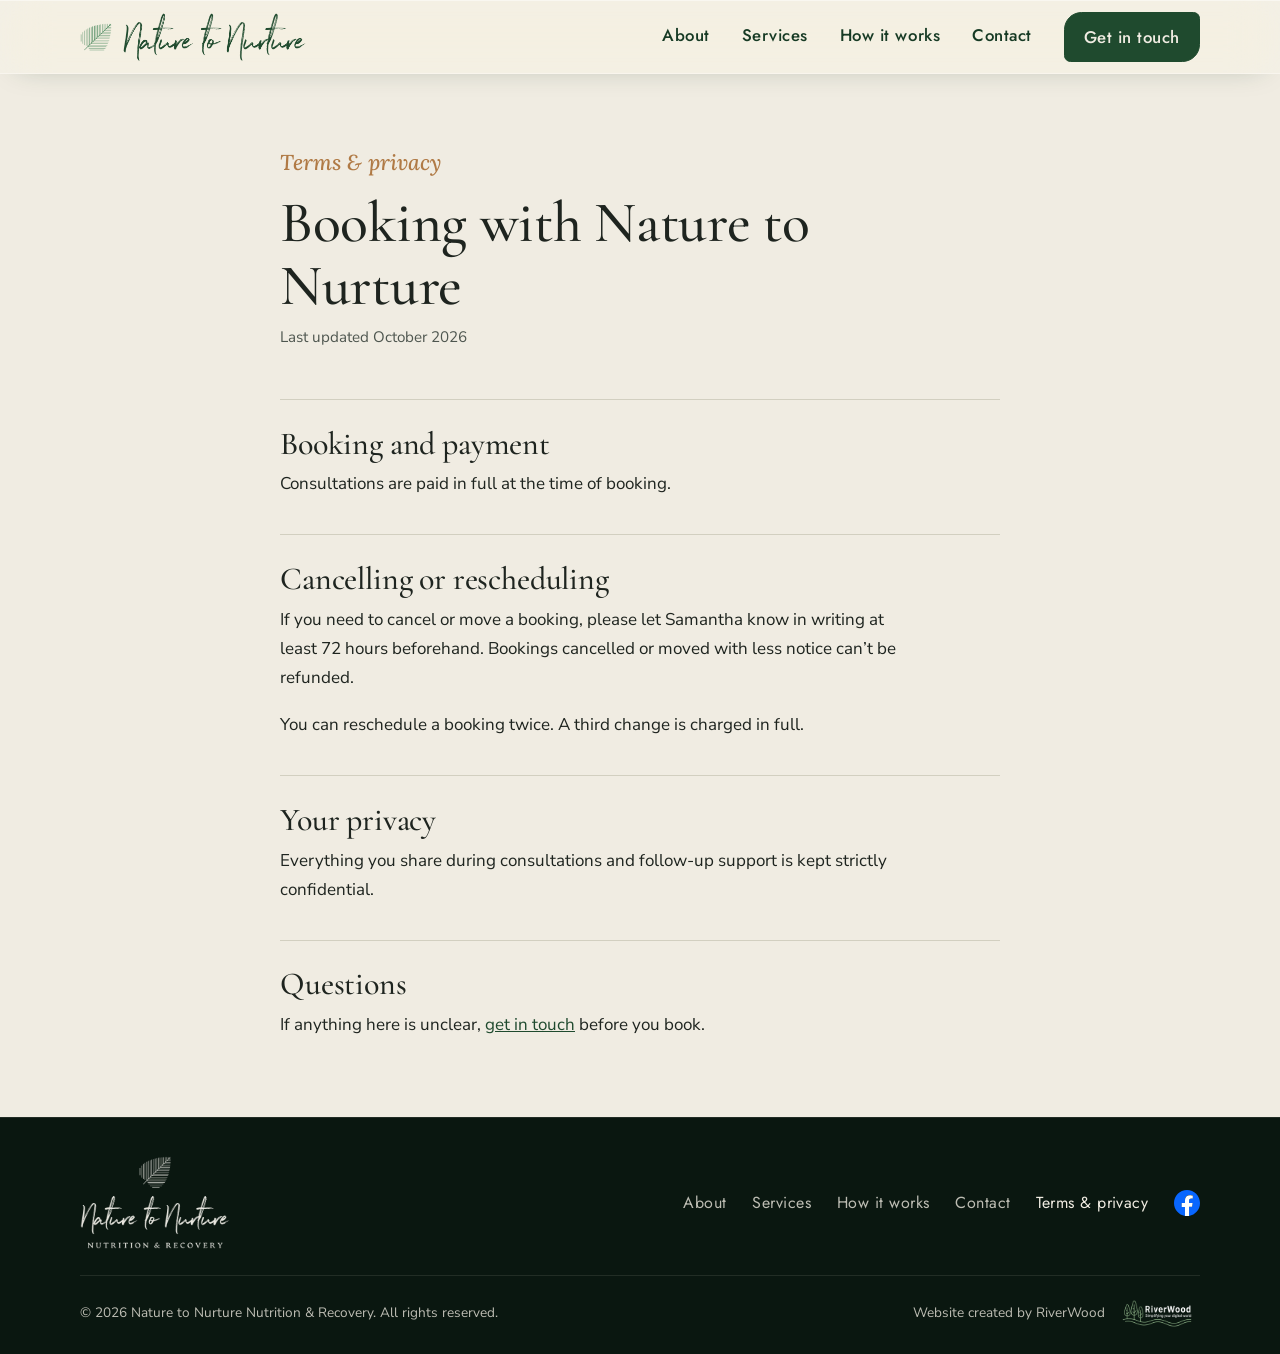
==== terms/index.html @ 415631c7 "Terms page, simpler hero, online-first wording - New /terms/ page from her old Wix terms, reworded: " ====
<!DOCTYPE html>
<html lang="en-GB">
<head>
<meta charset="utf-8">
<meta name="viewport" content="width=device-width, initial-scale=1">
<title>Terms &amp; privacy | Nature to Nurture Nutrition &amp; Recovery</title>
<meta name="description" content="Booking, payment, cancellation and privacy terms for consultations with Nature to Nurture Nutrition &amp; Recovery.">
<link rel="canonical" href="https://www.naturetonurturenutrition.co.uk/terms/">
<meta name="theme-color" content="#1F4A2E">
<link rel="icon" type="image/png" sizes="64x64" href="/assets/img/favicon.png">
<link rel="apple-touch-icon" href="/assets/img/favicon-512.png">
<meta property="og:type" content="website">
<meta property="og:locale" content="en_GB">
<meta property="og:site_name" content="Nature to Nurture Nutrition &amp; Recovery">
<meta property="og:url" content="https://www.naturetonurturenutrition.co.uk/terms/">
<meta property="og:title" content="Terms &amp; privacy | Nature to Nurture Nutrition &amp; Recovery">
<meta property="og:image" content="https://www.naturetonurturenutrition.co.uk/assets/img/share.jpg">
<link rel="preconnect" href="https://fonts.googleapis.com">
<link rel="preconnect" href="https://fonts.gstatic.com" crossorigin>
<link href="https://fonts.googleapis.com/css2?family=Cormorant+Garamond:ital,wght@0,400;0,500;0,600;1,400&family=Nunito+Sans:wght@400;600;700&family=Jost:wght@400;500&family=Lora:ital,wght@1,500&display=swap" rel="stylesheet">
<link rel="stylesheet" href="/styles.css">
</head>
<body>

<a class="skip" href="#terms">Skip to content</a>

<header class="nav" id="nav">
  <div class="nav__in">
    <a class="nav__brand" href="/" aria-label="Nature to Nurture Nutrition &amp; Recovery, home">
      <img class="nav__leaf nav__leaf--cream" src="/assets/logo/leaf-cream.png" alt="" width="400" height="359">
      <img class="nav__leaf nav__leaf--green" src="/assets/logo/leaf-green.png" alt="" width="400" height="359">
      <span class="nav__wordwrap">
        <img class="nav__word nav__word--cream" src="/assets/logo/wordmark-cream.png" alt="Nature to Nurture" width="720" height="189">
        <img class="nav__word nav__word--green" src="/assets/logo/wordmark-green.png" alt="" width="720" height="189">
      </span>
    </a>
    <nav class="nav__links" id="menu" aria-label="Main">
      <a href="/#about">About</a>
      <a href="/#services">Services</a>
      <a href="/#how">How it works</a>
      <a href="/#contact">Contact</a>
      <a class="btn btn--nav" href="/#contact">Get in touch</a>
    </nav>
    <button class="nav__toggle" id="menuToggle" aria-expanded="false" aria-controls="menu" aria-label="Open menu">
      <span></span><span></span>
    </button>
  </div>
</header>

<main>
<section class="legal" id="terms">
  <div class="wrap wrap--narrow">
    <p class="eyebrow">Terms &amp; privacy</p>
    <h1>Booking with Nature to Nurture</h1>
    <p class="legal__updated">Last updated October 2026</p>

    <h2>Booking and payment</h2>
    <p>Consultations are paid in full at the time of booking.</p>

    <h2>Cancelling or rescheduling</h2>
    <p>If you need to cancel or move a booking, please let Samantha know in writing at least 72 hours beforehand. Bookings cancelled or moved with less notice can&rsquo;t be refunded.</p>
    <p>You can reschedule a booking twice. A third change is charged in full.</p>

    <h2>Your privacy</h2>
    <p>Everything you share during consultations and follow-up support is kept strictly confidential.</p>

    <h2>Questions</h2>
    <p>If anything here is unclear, <a href="/#contact">get in touch</a> before you book.</p>
  </div>
</section>
</main>

<footer class="footer" data-nav-dark>
  <div class="wrap">
    <div class="footer__top">
      <img class="footer__logo" src="/assets/logo/logo-white.png" alt="Nature to Nurture, Nutrition &amp; Recovery" width="400" height="249" loading="lazy">
      <nav class="footer__links" aria-label="Footer">
        <a href="/#about">About</a>
        <a href="/#services">Services</a>
        <a href="/#how">How it works</a>
        <a href="/#contact">Contact</a>
        <a href="/terms/" aria-current="page">Terms &amp; privacy</a>
        <a class="footer__fb" href="https://www.facebook.com/profile.php?id=61579757354575" target="_blank" rel="noopener" aria-label="Nature to Nurture on Facebook">
          <svg class="fb-logo" viewBox="0 0 24 24" width="26" height="26" aria-hidden="true"><path fill="#0866FF" d="M24 12.073C24 5.405 18.627 0 12 0S0 5.405 0 12.073C0 18.1 4.388 23.094 10.125 24v-8.437H7.078v-3.49h3.047V9.413c0-3.026 1.792-4.697 4.533-4.697 1.312 0 2.686.236 2.686.236v2.971H15.83c-1.491 0-1.956.93-1.956 1.874v2.25h3.328l-.532 3.49h-2.796V24C19.612 23.094 24 18.1 24 12.073Z"/><path fill="#fff" d="m16.671 15.563.532-3.49h-3.328v-2.25c0-.954.465-1.874 1.956-1.874h1.513V4.978s-1.374-.236-2.686-.236c-2.741 0-4.533 1.671-4.533 4.697v2.656H7.078v3.49h3.047V24a12.1 12.1 0 0 0 3.75 0v-8.437h2.796Z"/></svg>
        </a>
      </nav>
    </div>
    <div class="footer__bottom">
      <p class="footer__legal">&copy; <span id="year">2026</span> Nature to Nurture Nutrition &amp; Recovery. All rights reserved.</p>
      <p class="footer__credit">
        <span>Website created by RiverWood</span>
        <a href="https://www.riverwoodai.com" target="_blank" rel="noopener" aria-label="RiverWood, www.riverwoodai.com">
          <img src="/assets/logo/riverwood-logo.png" alt="RiverWood" width="111" height="42" loading="lazy" decoding="async">
        </a>
      </p>
    </div>
  </div>
</footer>
<script src="/script.js" defer></script>
</body>
</html>
---- styles.css ----
/* Nature to Nurture Nutrition & Recovery, front-page mock-up
   Palette: forest green, stone, cream, copper accent from the logo. Flat colour throughout. */

:root {
  --green-900: #163A24;
  --green-700: #1F4A2E;
  --green-500: #2B5336;
  --sage: #A8B79C;
  --stone: #E3E0D3;
  --stone-dark: #D2CFC0;
  --cream: #F0ECE2;
  --copper: #B07A45;
  --sand: #D9BC8C;
  --ink: #1E241F;
  --ink-soft: #4E564F;
  --forest-deep: #0F2017;
  --forest-night: #0A1710;
  --lift-shadow: 0 18px 40px -18px rgba(15, 32, 23, .35), 0 4px 12px -6px rgba(15, 32, 23, .18);
  --font-display: "Cormorant Garamond", Georgia, "Times New Roman", serif;
  --font-body: "Nunito Sans", "Avenir", system-ui, -apple-system, "Segoe UI", sans-serif;
  --font-ui: "Jost", "Brandon Grotesque", "Futura", system-ui, sans-serif;
  --wrap: 1120px;
  --gutter: clamp(20px, 5vw, 48px);
  --ease: cubic-bezier(.2, .7, .2, 1);
}

*, *::before, *::after { box-sizing: border-box; }
html { scroll-behavior: smooth; -webkit-text-size-adjust: 100%; }
body {
  margin: 0;
  font-family: var(--font-body);
  font-size: 1.0625rem;
  line-height: 1.7;
  color: var(--ink);
  background: var(--cream);
  -webkit-font-smoothing: antialiased;
}
img { max-width: 100%; height: auto; display: block; }
a { color: inherit; }
h1, h2, h3 { font-family: var(--font-display); font-weight: 500; line-height: 1.1; margin: 0 0 .5em; letter-spacing: -.005em; }
h2 { font-size: clamp(2.4rem, 1.6rem + 2.8vw, 3.7rem); }
h3 { font-size: clamp(1.7rem, 1.3rem + 1.2vw, 2.2rem); }
p { margin: 0 0 1.1em; }
p:last-child { margin-bottom: 0; }

.wrap { width: min(var(--wrap), 100% - 2 * var(--gutter)); margin-inline: auto; }
.wrap--narrow { width: min(720px, 100% - 2 * var(--gutter)); }
section { padding-block: clamp(3.5rem, 4vw + 1.75rem, 6rem); }

.skip { position: absolute; left: -999px; top: 8px; background: var(--ink); color: #fff; padding: .5rem .8rem; z-index: 100; }
.skip:focus { left: 8px; }

.eyebrow {
  font-family: "Lora", Georgia, serif; font-style: italic; font-weight: 500; font-size: 1.35rem; line-height: 1.3;
  color: var(--copper); margin-bottom: 1rem;
}
.eyebrow--light { color: #D9B98A; }

/* Buttons and links */
.btn {
  display: inline-block; font-family: var(--font-ui); font-weight: 500; font-size: 1.05rem; letter-spacing: .03em;
  padding: .95rem 1.7rem; border-radius: 1.5rem .55rem 1.5rem .55rem; text-decoration: none;
  background: var(--green-700); color: var(--cream); border: 1px solid var(--green-700);
  transition: background .25s var(--ease), color .25s var(--ease), border-color .25s var(--ease), border-radius .35s var(--ease), box-shadow .35s var(--ease), transform .35s var(--ease);
  box-shadow: 0 0 0 0 rgba(31, 74, 46, 0);
}
.btn:hover { background: var(--green-900); border-color: var(--green-900); border-radius: .55rem 1.5rem .55rem 1.5rem; box-shadow: 0 0 0 5px rgba(31, 74, 46, .14), 0 12px 28px -10px rgba(22, 58, 36, .55); transform: translateY(-1px); }
.btn--light { background: var(--sand); color: var(--green-900); border-color: var(--sand); }
.btn--light:hover { background: #E6CB9C; border-color: #E6CB9C; border-radius: .55rem 1.5rem .55rem 1.5rem; box-shadow: 0 0 0 5px rgba(217, 188, 140, .28), 0 12px 30px -8px rgba(217, 188, 140, .55); transform: translateY(-1px); }
.btn--nav { padding: .6rem 1.2rem; font-size: .95rem; border-radius: 1.1rem .4rem 1.1rem .4rem; }
.link { font-family: var(--font-ui); font-weight: 500; font-size: 1.05rem; letter-spacing: .03em; text-decoration: none; border-bottom: 1px solid currentColor; padding-bottom: 2px; }
.link--light { color: var(--cream); }
.link:hover { opacity: .8; }
:focus-visible { outline: 2px solid var(--copper); outline-offset: 3px; }

/* Nav: a faint dark glass over the hero that crossfades to cream glass as you scroll.
   --p is 0 at the top and 1 after ~140px, set by script.js. */
.nav {
  position: fixed; inset: 0 0 auto 0; z-index: 50;
  --p: 0;
  color: var(--cream);
  transition: color .4s var(--ease);
}
.nav::before, .nav::after { content: ""; position: absolute; inset: 0; z-index: -1; pointer-events: none; }
.nav::before { bottom: -70px; background: linear-gradient(180deg, rgba(14, 38, 22, .62) 0%, rgba(14, 38, 22, .32) 50%, rgba(14, 38, 22, 0) 100%); opacity: calc(1 - var(--p)); }
.nav::after {
  background: rgba(247, 244, 236, .46); opacity: var(--p);
  -webkit-backdrop-filter: blur(24px) saturate(180%);
  backdrop-filter: blur(24px) saturate(180%);
  border-bottom: 1px solid rgba(255, 255, 255, .35);
  box-shadow: inset 0 1px 0 rgba(255, 255, 255, .45), 0 8px 30px -18px rgba(22, 58, 36, .35);
  transition: background .4s var(--ease), border-color .4s var(--ease), box-shadow .4s var(--ease);
}
/* Over dark sections (hero, contact, footer) the glass turns smoky so cream text stays readable.
   script.js sets .nav--dark when the nav sits over an element marked data-nav-dark. */
.nav--dark:not(.nav--open)::after {
  background: rgba(10, 24, 16, .42);
  border-bottom-color: rgba(240, 236, 226, .12);
  box-shadow: inset 0 1px 0 rgba(255, 255, 255, .06), 0 8px 30px -18px rgba(0, 0, 0, .5);
}
@supports not (backdrop-filter: blur(1px)) {
  .nav::after { background: rgba(247, 244, 236, .96); }
  .nav--dark:not(.nav--open)::after { background: rgba(10, 24, 16, .96); }
}
@media (prefers-reduced-transparency: reduce) {
  .nav::after { background: rgba(247, 244, 236, .96); }
  .nav--dark:not(.nav--open)::after { background: rgba(10, 24, 16, .96); }
}
.nav__in {
  width: min(var(--wrap), 100% - 2 * var(--gutter)); margin-inline: auto;
  display: flex; align-items: center; justify-content: space-between; gap: 1rem;
  height: 84px; transition: height .4s var(--ease);
}
.nav__brand { display: flex; align-items: center; gap: .7rem; text-decoration: none; }
.nav__leaf { width: 32px; height: auto; transition: opacity .4s var(--ease); }
.nav__word { height: 48px; width: auto; transition: opacity .4s var(--ease); }
.nav:not(.nav--scrolled) .nav__word--cream, .nav:not(.nav--scrolled) .nav__leaf--cream { filter: drop-shadow(0 1px 2px rgba(10, 30, 16, .7)) drop-shadow(0 2px 10px rgba(10, 30, 16, .55)); }
.nav__word--green { position: absolute; left: 0; opacity: 0; }
.nav__wordwrap { position: relative; display: flex; align-items: center; }
.nav__leaf--green { position: absolute; opacity: 0; }
.nav__brand { position: relative; }
.nav__links { display: flex; align-items: center; gap: clamp(1rem, 2.5vw, 2rem); }
.nav__links a { text-decoration: none; font-family: var(--font-ui); font-size: 1.05rem; font-weight: 500; letter-spacing: .03em; white-space: nowrap; }
.nav:not(.nav--scrolled):not(.nav--open) .nav__links a:not(.btn) { text-shadow: 0 1px 8px rgba(10, 30, 16, .45); }
.nav__links a:not(.btn) { padding-bottom: 2px; border-bottom: 1px solid transparent; transition: border-color .2s; }
.nav__links a:not(.btn):hover { border-color: currentColor; }
.nav .btn--nav { background: var(--sand); color: var(--green-900); border-color: var(--sand); transition: background .4s var(--ease), color .4s var(--ease), border-color .4s var(--ease); }
.nav .btn--nav:hover { background: #E6CB9C; box-shadow: 0 0 0 4px rgba(217, 188, 140, .28), 0 10px 24px -8px rgba(217, 188, 140, .55); }

.nav--scrolled { color: var(--green-900); }
.nav--scrolled .nav__in { height: 74px; }
.nav--scrolled .nav__leaf--cream { opacity: 0; }
.nav--scrolled .nav__leaf--green { opacity: 1; }
.nav--scrolled .nav__word--cream { opacity: 0; }
.nav--scrolled .nav__word--green { opacity: 1; }
.nav--scrolled .btn--nav { background: var(--green-700); color: var(--cream); border-color: var(--green-700); }
.nav--scrolled .btn--nav:hover { background: var(--green-900); box-shadow: 0 0 0 4px rgba(31, 74, 46, .14), 0 10px 24px -8px rgba(22, 58, 36, .5); }
.nav--scrolled.nav--dark:not(.nav--open) { color: var(--cream); }
.nav--scrolled.nav--dark:not(.nav--open) .nav__leaf--cream, .nav--scrolled.nav--dark:not(.nav--open) .nav__word--cream { opacity: 1; }
.nav--scrolled.nav--dark:not(.nav--open) .nav__leaf--green, .nav--scrolled.nav--dark:not(.nav--open) .nav__word--green { opacity: 0; }
.nav--scrolled.nav--dark:not(.nav--open) .btn--nav { background: var(--sand); color: var(--green-900); border-color: var(--sand); }
.nav--scrolled.nav--dark:not(.nav--open) .btn--nav:hover { background: #E6CB9C; box-shadow: 0 0 0 4px rgba(217, 188, 140, .28), 0 10px 24px -8px rgba(217, 188, 140, .55); }

.nav__toggle {
  display: none; width: 44px; height: 44px; padding: 0; border: 0; background: transparent; cursor: pointer;
  flex-direction: column; justify-content: center; align-items: center; gap: 6px; color: inherit;
}
.nav__toggle span { display: block; width: 24px; height: 2px; background: currentColor; transition: transform .45s var(--ease), opacity .3s; }
.nav--open .nav__toggle span:first-child { transform: translateY(4px) rotate(45deg); }
.nav--open .nav__toggle span:last-child { transform: translateY(-4px) rotate(-45deg); }

/* Hero */
.hero {
  position: relative; min-height: 100svh; min-height: 100vh;
  display: grid; place-items: center; padding: 6rem var(--gutter) 5rem;
  color: var(--cream); overflow: hidden; isolation: isolate;
}
.hero__media, .hero__scrim { position: absolute; inset: 0; z-index: -1; }
.hero__media img, .hero__video { position: absolute; inset: 0; width: 100%; height: 100%; object-fit: cover; }
/* Poster and video share the same framing (poster is the clip's first frame), so the fade-in has no zoom jump */
.hero__video { opacity: 0; transition: opacity 1.2s ease; }
.hero__video.is-playing { opacity: 1; }
/* Review-only switcher for comparing hero options with Samantha. Remove before launch. */
.hero-switch {
  position: absolute; left: var(--gutter); bottom: 1.4rem; z-index: 2;
  display: inline-flex; align-items: center; gap: .5rem; padding: .55rem 1rem;
  font-family: var(--font-ui); font-size: .9rem; color: var(--cream); cursor: pointer;
  background: rgba(22, 58, 36, .45); border: 1px solid rgba(247, 244, 236, .5);
  border-radius: 1.1rem .4rem 1.1rem .4rem; backdrop-filter: blur(8px); -webkit-backdrop-filter: blur(8px);
}
.hero-switch:hover { background: rgba(22, 58, 36, .65); }
.hero-switch svg { fill: none; stroke: currentColor; stroke-width: 1.6; }
@media (max-width: 600px) { .hero-switch__name { display: none; } }
.hero__scrim {
  background:
    radial-gradient(ellipse 45% 38% at 50% 45%, rgba(10, 26, 16, .53) 0%, rgba(10, 26, 16, .28) 52%, rgba(10, 26, 16, 0) 100%),
    linear-gradient(180deg, rgba(22, 58, 36, .38) 0%, rgba(22, 58, 36, .16) 30%, rgba(22, 58, 36, .22) 70%, rgba(22, 58, 36, .50) 100%);
}
.hero__content { text-align: center; max-width: 640px; }
.hero__logo { width: min(520px, 78vw); margin: 0 auto 2.6rem; filter: drop-shadow(0 1px 1px rgba(6, 16, 10, .75)) drop-shadow(0 3px 8px rgba(6, 16, 10, .7)) drop-shadow(0 14px 36px rgba(6, 16, 10, .6)); }
.hero__cta { display: flex; flex-wrap: wrap; justify-content: center; align-items: center; gap: 1.2rem 1.8rem; }
.hero-switch[hidden] { display: none; }
.hero__scroll { position: absolute; left: 50%; bottom: 1.6rem; transform: translateX(-50%); width: 26px; height: 42px; border: 1.5px solid rgba(247, 244, 236, .6); border-radius: 14px; }
.hero__scroll span { position: absolute; left: 50%; top: 8px; width: 3px; height: 8px; margin-left: -1.5px; border-radius: 2px; background: var(--cream); animation: cue 2s ease-in-out infinite; }
@keyframes cue { 0%, 100% { transform: translateY(0); opacity: 1; } 60% { transform: translateY(12px); opacity: 0; } }
@keyframes cue-chevron { 0%, 100% { transform: translateY(0) rotate(45deg); opacity: .9; } 50% { transform: translateY(8px) rotate(45deg); opacity: .4; } }

/* Intro */
.intro { background: var(--cream); text-align: center; }
.intro__title { font-size: clamp(2.6rem, 1.6rem + 3.6vw, 4.4rem); font-weight: 400; margin-bottom: 1.2rem; }
.intro__text { color: var(--ink-soft); font-size: 1.1rem; max-width: 60ch; margin-inline: auto; }
.intro__figure { margin-top: clamp(2.5rem, 5vw, 4rem); }
.intro__figure img { width: 100%; aspect-ratio: 21 / 9; object-fit: cover; object-position: 50% 45%; border-radius: 4px; }

/* About */
.about { background: var(--stone); }
.about__grid { display: grid; grid-template-columns: minmax(0, 5fr) minmax(0, 7fr); gap: clamp(2rem, 6vw, 5rem); align-items: center; }
.about__photo { margin: 0; }
.about__photo img { border-radius: 4px; aspect-ratio: 4 / 5; object-fit: cover; width: 100%; }
.about__placeholder {
  aspect-ratio: 4 / 5; background: var(--sage); border-radius: 4px; display: grid; place-content: center; gap: 1rem;
  text-align: center; color: var(--green-900); font-family: var(--font-display); font-style: italic; font-size: 1.1rem;
}
.about__placeholder img { width: 70px; margin-inline: auto; opacity: .6; }
.about__body p { color: var(--ink-soft); }
.creds { list-style: none; margin: 1.8rem 0 0; padding: 0; display: grid; gap: .5rem; font-size: .95rem; color: var(--ink-soft); }
.creds li { padding-left: 1.1rem; position: relative; }
.creds li::before { content: ""; position: absolute; left: 0; top: .72em; width: 6px; height: 6px; border-radius: 50%; background: var(--copper); }
.creds strong { color: var(--ink); font-weight: 600; }
.about__badge { width: 120px; margin-top: 1.6rem; border-radius: 4px; }

/* Full-width food band */
.band { line-height: 0; }
.band img { width: 100%; height: clamp(300px, 42vw, 560px); object-fit: cover; object-position: 50% 55%; }

/* Services */
.services { background: var(--cream); }
.services__head { margin-bottom: clamp(2.5rem, 5vw, 4rem); }
.services__head > div { max-width: 640px; }
.services__img { width: 100%; max-width: 360px; justify-self: end; aspect-ratio: 4 / 5; object-fit: cover; border-radius: 4px; }
.services__lede { color: var(--ink-soft); }
.services__group { display: grid; grid-template-columns: minmax(0, 4fr) minmax(0, 8fr); gap: 1rem clamp(1.5rem, 5vw, 4rem); padding-block: 2.25rem; border-top: 1px solid var(--stone-dark); }
.services__group h3 { display: flex; flex-direction: column; gap: .25rem; }
.services__group h3 span { font-family: var(--font-body); font-size: .9rem; font-weight: 400; color: var(--ink-soft); }
.services__group--note p { color: var(--ink-soft); max-width: 52ch; }
.pricelist { list-style: none; margin: 0; padding: 0; }
.pricelist li { display: flex; justify-content: space-between; align-items: baseline; gap: 1rem; padding: .9rem 0; border-bottom: 1px solid var(--stone-dark); }
.pricelist li:last-child { border-bottom: 0; }
.pricelist strong { display: block; font-weight: 600; }
.pricelist small { display: block; font-size: .9rem; color: var(--ink-soft); margin-top: .15rem; }
.pricelist data { font-family: var(--font-display); font-size: 1.6rem; font-weight: 500; color: var(--copper); white-space: nowrap; }
.services__cards { display: grid; grid-template-columns: repeat(3, minmax(0, 1fr)); gap: clamp(1.2rem, 2.5vw, 2rem); align-items: start; }
.card { background: var(--stone); border-radius: 8px; padding: clamp(1.6rem, 2.5vw, 2.4rem); }
/* Gentle lift on hover for card-like blocks (pointer devices only) */
.card, .partner, .about__photo img, .how__img { transition: transform .45s var(--ease), box-shadow .45s var(--ease); }
@media (hover: hover) {
  .card:hover, .partner:hover { transform: translateY(-4px); box-shadow: var(--lift-shadow); }
  .about__photo img:hover, .how__img:hover { transform: translateY(-3px); box-shadow: var(--lift-shadow); }
}
.card h3 { font-size: 1.9rem; margin-bottom: .2rem; }
.card__sub { font-family: "Lora", Georgia, serif; font-style: italic; color: var(--copper); font-size: 1.05rem; margin-bottom: 1.2rem; }
.card .pricelist li:last-child { border-bottom: 0; padding-bottom: 0; }
.card .pricelist li:first-child { padding-top: 0; }
.card .pricelist li { border-top: 0; }
.card .pricelist strong { font-size: 1rem; }
.card .pricelist small { font-size: .88rem; }
.card--soon .card__text { color: var(--ink-soft); font-size: 1rem; margin-bottom: 1.4rem; }
/* Nested inside Services, so it must not pick up the full section padding */
.partners { margin-top: clamp(2.2rem, 4vw, 3.2rem); padding-block: 0; }
.partners h3 { font-size: clamp(1.7rem, 1.3rem + 1.2vw, 2.2rem); margin-bottom: .4rem; }
.partners__lede { color: var(--ink-soft); max-width: 62ch; margin-bottom: 1.6rem; }
.partners__list { display: grid; grid-template-columns: repeat(2, minmax(0, 1fr)); gap: clamp(1.2rem, 2.5vw, 2rem); }
.partner {
  display: grid; grid-template-rows: 90px auto; gap: 1.2rem; align-content: start;
  padding: clamp(1.6rem, 2.5vw, 2.4rem); background: #FBFAF6; border: 1px solid var(--stone-dark); border-radius: 8px;
}
.partner__logo { height: 90px; width: auto; max-width: 200px; object-fit: contain; }
.partner__name { align-self: center; margin: 0; font-family: var(--font-display); font-size: 1.6rem; font-weight: 500; line-height: 1.15; color: var(--green-700); }
.partner h4 { font-family: var(--font-ui); font-size: 1rem; font-weight: 500; letter-spacing: .02em; margin: 0 0 .3rem; }
.partner p { color: var(--ink-soft); margin: 0; }
@media (max-width: 700px) { .partners__list { grid-template-columns: 1fr; } .partner { grid-template-rows: 70px auto; } .partner__logo { height: 70px; } }
.card--soon img { width: 100%; aspect-ratio: 4 / 3; object-fit: cover; object-position: 50% 70%; border-radius: 6px; }
.services__cta { padding-top: clamp(1.8rem, 3vw, 2.5rem); }

/* How it works */
.how { background: var(--stone); color: var(--ink); }
.how__grid { display: grid; grid-template-columns: minmax(0, 5fr) minmax(0, 7fr); gap: clamp(2rem, 6vw, 5rem); align-items: center; }
.how__img { width: 100%; aspect-ratio: 4 / 5; object-fit: cover; object-position: 38% 50%; border-radius: 4px; }
.steps { list-style: none; margin: 0; padding: 0; display: grid; gap: 1.6rem; }
.steps li { border-top: 1px solid var(--stone-dark); padding-top: 1.2rem; display: grid; grid-template-columns: 3rem 1fr; column-gap: 1rem; }
.steps li h3 { grid-column: 2; margin-bottom: .3rem; }
.steps li p { grid-column: 2; }
.steps__n { grid-row: 1 / span 2; font-family: var(--font-display); font-style: italic; font-size: 2.4rem; line-height: 1; color: var(--copper); }
.steps h3 { font-size: 1.75rem; margin-bottom: .5rem; }
.steps p { color: var(--ink-soft); font-size: 1rem; }

/* Contact */
.contact {
  color: var(--cream);
  background:
    radial-gradient(ellipse 60% 70% at 0% 0%, rgba(176, 122, 69, .10), transparent 70%),
    linear-gradient(165deg, #183424 0%, var(--forest-deep) 55%, var(--forest-night) 100%);
}
.contact__grid { display: grid; grid-template-columns: minmax(0, 6fr) minmax(0, 6fr); gap: clamp(2rem, 6vw, 5rem); align-items: start; }
.contact h2 { font-size: clamp(2.4rem, 1.6rem + 2.8vw, 3.7rem); }
.contact p { color: var(--cream); opacity: .92; font-size: 1.05rem; }
.contact__where { margin-top: 1.6rem; }
.form { display: grid; gap: 1.1rem; }
.form__row { display: grid; gap: .35rem; }
.form label { font-family: var(--font-ui); font-size: .95rem; letter-spacing: .02em; color: var(--cream); }
.form label span { opacity: .7; }
.form input, .form textarea {
  width: 100%; font: inherit; font-size: 1rem; color: var(--cream);
  background: rgba(240, 236, 226, .06); border: 1px solid rgba(168, 183, 156, .45);
  border-radius: .9rem .35rem .9rem .35rem; padding: .8rem 1rem;
  transition: border-color .2s, background .2s;
}
.form textarea { resize: vertical; min-height: 8rem; }
.form input:focus, .form textarea:focus { outline: none; border-color: var(--sand); background: rgba(240, 236, 226, .1); box-shadow: 0 0 0 3px rgba(217, 188, 140, .25); }
.form [aria-invalid="true"] { border-color: #E3A27A; }
.form__hp { position: absolute; left: -9999px; width: 1px; height: 1px; overflow: hidden; }
.form__submit { cursor: pointer; }
.form__actions { display: flex; flex-wrap: wrap; align-items: center; gap: 1rem 1.6rem; }
.form__submit[disabled] { opacity: .6; cursor: wait; }
.form__status { margin: 0; min-height: 1.7em; }
.form__status.is-error { color: #F0C2A4; }
.contact__actions { display: flex; flex-wrap: wrap; align-items: center; gap: 1.2rem 1.6rem; margin-top: 1.6rem; }
.social { display: inline-flex; align-items: center; gap: .6rem; text-decoration: none; font-family: var(--font-ui); font-weight: 500; font-size: 1.05rem; letter-spacing: .03em; color: var(--cream); }
.social:hover { opacity: .85; }
.fb-logo { flex: none; }

/* Footer */
.footer { background: var(--forest-night); color: rgba(240, 236, 226, .78); padding: 2.4rem 0 1.6rem; font-size: .9rem; border-top: 1px solid rgba(240, 236, 226, .1); }
.footer__top { display: flex; flex-wrap: wrap; align-items: center; justify-content: space-between; gap: 1.4rem 2.5rem; padding-bottom: 1.6rem; border-bottom: 1px solid rgba(240, 236, 226, .1); }
.footer__logo { width: 150px; opacity: .95; }
.footer__links { display: flex; flex-wrap: wrap; align-items: center; gap: .5rem 1.6rem; }
.footer__links a { text-decoration: none; font-family: var(--font-ui); font-size: 1rem; letter-spacing: .03em; }
.footer__links a:hover { color: var(--cream); }
.footer__fb { display: inline-flex; line-height: 0; }
.footer__bottom { display: flex; flex-wrap: wrap; align-items: center; justify-content: space-between; gap: .8rem 2rem; padding-top: 1.3rem; }
.footer__legal { margin: 0; font-size: .85rem; }
.footer__credit { margin: 0; display: inline-flex; align-items: center; gap: .7rem; font-size: .85rem; }
.footer__credit img { width: 84px; height: auto; }
@media (max-width: 720px) {
  .footer__top, .footer__bottom { flex-direction: column; text-align: center; }
  .footer__links { justify-content: center; }
}

/* Terms & privacy page */
.legal { padding-block: calc(84px + clamp(2.5rem, 5vw, 4rem)) clamp(3.5rem, 6vw, 5.5rem); }
.legal h1 { font-size: clamp(2.4rem, 1.6rem + 2.8vw, 3.6rem); margin-bottom: .4rem; }
.legal__updated { color: var(--ink-soft); font-size: .95rem; margin-bottom: clamp(2rem, 4vw, 3rem); }
.legal h2 { font-size: clamp(1.6rem, 1.3rem + 1vw, 2rem); margin: 2.2rem 0 .6rem; padding-top: 1.6rem; border-top: 1px solid var(--stone-dark); }
.legal p { max-width: 62ch; }
.legal a { color: var(--green-700); }
.footer__links a[aria-current="page"] { color: var(--cream); }

/* Reveal on scroll (subtle, once, CTA-free) */
.reveal { opacity: 0; transform: translateY(14px); transition: opacity .7s var(--ease), transform .7s var(--ease); }
.reveal.is-in { opacity: 1; transform: none; }

/* Responsive */
@media (max-width: 900px) {
  .about__grid { grid-template-columns: 1fr; }
  .about__photo { max-width: 420px; }
  .services__group { grid-template-columns: 1fr; }
  .services__cards { grid-template-columns: 1fr; }
  .how__grid { grid-template-columns: 1fr; }
  .how__img { max-width: 420px; aspect-ratio: 4 / 3; }
  .contact__grid { grid-template-columns: 1fr; }
}
@media (max-width: 900px) {
  .nav__toggle { display: flex; }
  .nav__links {
    position: fixed; inset: 0; padding: 6.5rem var(--gutter) 3rem; flex-direction: column; align-items: flex-start; gap: 1.6rem;
    background: var(--cream); color: var(--green-900); z-index: -1;
    opacity: 0; visibility: hidden;
    transition: opacity .6s var(--ease), visibility 0s .6s;
  }
  .nav__links a { opacity: 0; transform: translateY(10px); transition: opacity .55s var(--ease), transform .55s var(--ease); }
  .nav--open .nav__links a { opacity: 1; transform: none; }
  .nav--open .nav__links a:nth-child(1) { transition-delay: .12s; }
  .nav--open .nav__links a:nth-child(2) { transition-delay: .19s; }
  .nav--open .nav__links a:nth-child(3) { transition-delay: .26s; }
  .nav--open .nav__links a:nth-child(4) { transition-delay: .33s; }
  .nav--open .nav__links a:nth-child(5) { transition-delay: .42s; }
  .nav__links a { font-family: var(--font-display); font-size: 1.9rem; font-weight: 500; }
  .nav__links .btn--nav { font-family: var(--font-ui); font-size: 1.05rem; padding: .9rem 1.5rem; margin-top: .5rem; background: var(--green-700); color: var(--cream); border-color: var(--green-700); }
  .nav--open { color: var(--green-900); }
  .nav--open .nav__leaf--cream { opacity: 0; }
  .nav--open .nav__leaf--green { opacity: 1; }
  .nav--open .nav__word--cream { opacity: 0; }
  .nav--open .nav__word--green { opacity: 1; }
  .nav__word { height: 36px; }
  .nav--open::before, .nav--open::after { opacity: 0; }
  .nav--open .nav__links { opacity: 1; visibility: visible; transition-delay: 0s; }
  .hero { padding-bottom: 6rem; }
  .hero__logo { width: min(400px, 82vw); }
  .pricelist li { flex-direction: column; align-items: flex-start; gap: .3rem; }
  .nav__brand { transition: opacity .4s var(--ease); }
  .nav:not(.nav--scrolled):not(.nav--open) .nav__brand { opacity: 0; pointer-events: none; }
  .hero__scroll { width: 32px; height: 32px; border: 0; border-radius: 0; bottom: 1.4rem; }
  .hero__scroll span { width: 14px; height: 14px; top: 4px; margin-left: -7px; border-radius: 0; background: transparent; border-right: 1.5px solid var(--cream); border-bottom: 1.5px solid var(--cream); transform: rotate(45deg); animation: cue-chevron 2s ease-in-out infinite; }
}

@media (prefers-reduced-motion: reduce) {
  .card:hover, .partner:hover, .about__photo img:hover, .how__img:hover { transform: none; }
  html { scroll-behavior: auto; }
  .hero__video { display: none; }
  .hero__scroll span { animation: none; }
  .reveal { opacity: 1; transform: none; transition: none; }
  * { transition-duration: .01ms !important; }
}
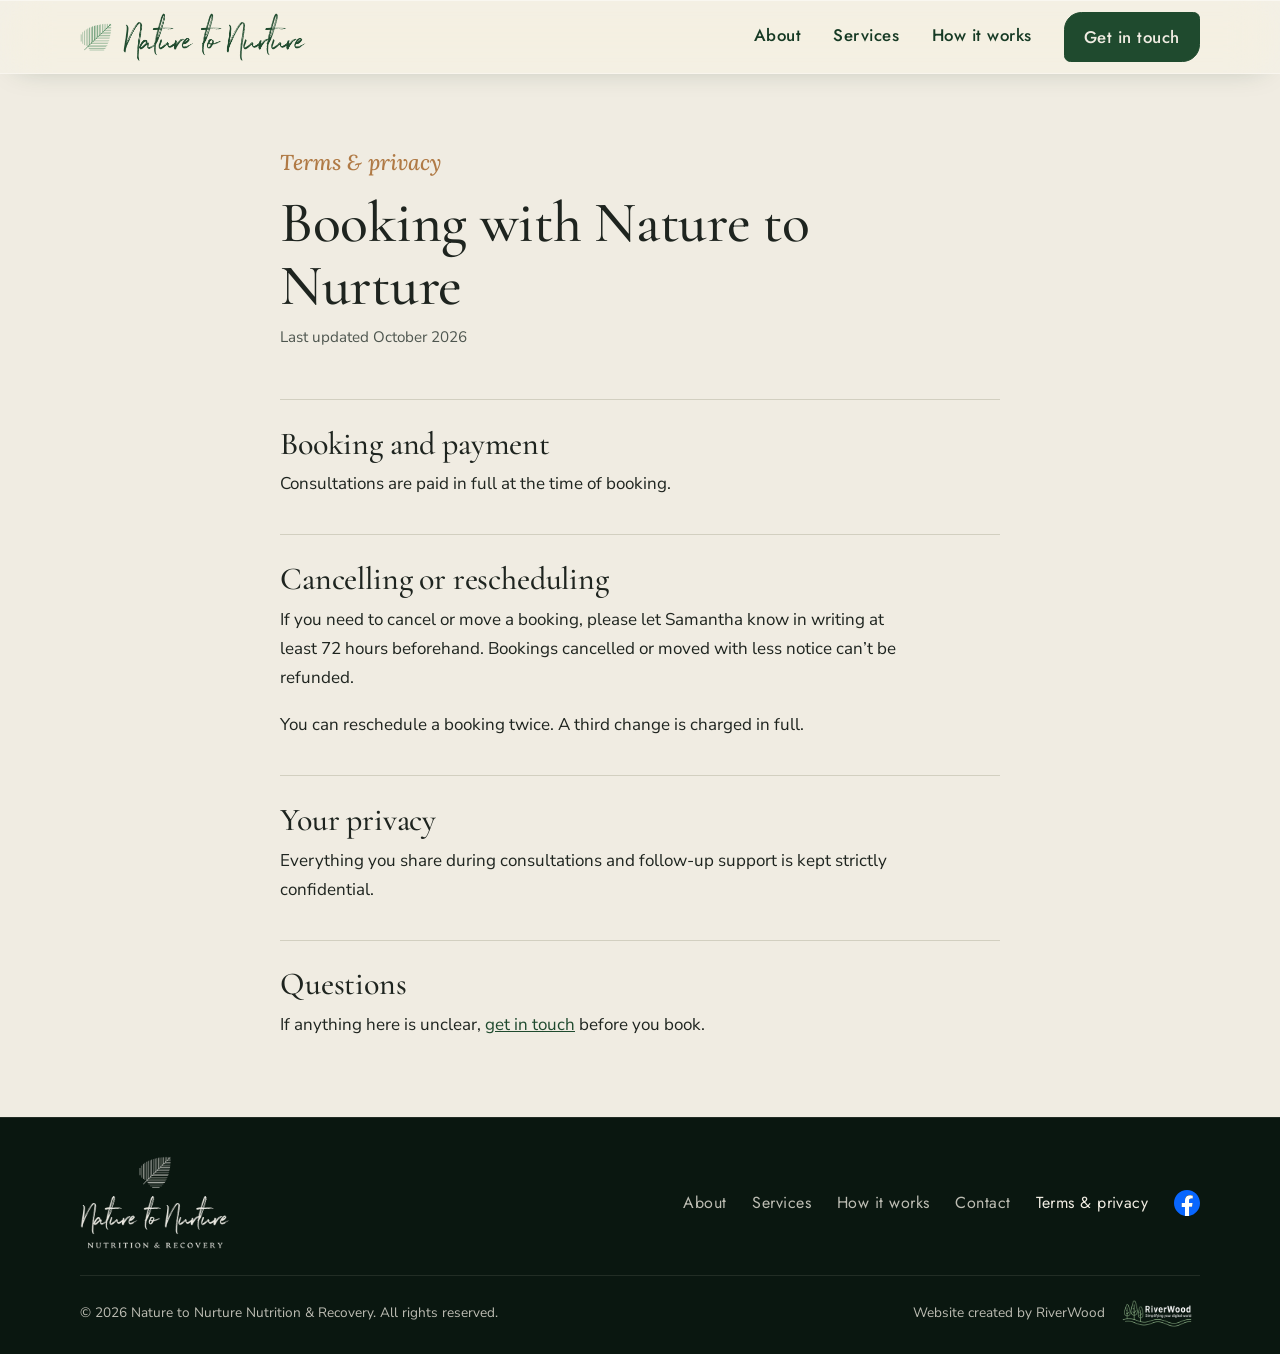
==== commit d68efa6a: "Samantha's feedback: kitchen hero, her intro and bio copy - Hero 3 (kitchen) is now the only hero; r" ====
--- a/terms/index.html
+++ b/terms/index.html
@@ -38,7 +38,6 @@
       <a href="/#about">About</a>
       <a href="/#services">Services</a>
       <a href="/#how">How it works</a>
-      <a href="/#contact">Contact</a>
       <a class="btn btn--nav" href="/#contact">Get in touch</a>
     </nav>
     <button class="nav__toggle" id="menuToggle" aria-expanded="false" aria-controls="menu" aria-label="Open menu">
--- a/styles.css
+++ b/styles.css
@@ -160,17 +160,6 @@
 /* Poster and video share the same framing (poster is the clip's first frame), so the fade-in has no zoom jump */
 .hero__video { opacity: 0; transition: opacity 1.2s ease; }
 .hero__video.is-playing { opacity: 1; }
-/* Review-only switcher for comparing hero options with Samantha. Remove before launch. */
-.hero-switch {
-  position: absolute; left: var(--gutter); bottom: 1.4rem; z-index: 2;
-  display: inline-flex; align-items: center; gap: .5rem; padding: .55rem 1rem;
-  font-family: var(--font-ui); font-size: .9rem; color: var(--cream); cursor: pointer;
-  background: rgba(22, 58, 36, .45); border: 1px solid rgba(247, 244, 236, .5);
-  border-radius: 1.1rem .4rem 1.1rem .4rem; backdrop-filter: blur(8px); -webkit-backdrop-filter: blur(8px);
-}
-.hero-switch:hover { background: rgba(22, 58, 36, .65); }
-.hero-switch svg { fill: none; stroke: currentColor; stroke-width: 1.6; }
-@media (max-width: 600px) { .hero-switch__name { display: none; } }
 .hero__scrim {
   background:
     radial-gradient(ellipse 45% 38% at 50% 45%, rgba(10, 26, 16, .53) 0%, rgba(10, 26, 16, .28) 52%, rgba(10, 26, 16, 0) 100%),
@@ -179,7 +168,6 @@
 .hero__content { text-align: center; max-width: 640px; }
 .hero__logo { width: min(520px, 78vw); margin: 0 auto 2.6rem; filter: drop-shadow(0 1px 1px rgba(6, 16, 10, .75)) drop-shadow(0 3px 8px rgba(6, 16, 10, .7)) drop-shadow(0 14px 36px rgba(6, 16, 10, .6)); }
 .hero__cta { display: flex; flex-wrap: wrap; justify-content: center; align-items: center; gap: 1.2rem 1.8rem; }
-.hero-switch[hidden] { display: none; }
 .hero__scroll { position: absolute; left: 50%; bottom: 1.6rem; transform: translateX(-50%); width: 26px; height: 42px; border: 1.5px solid rgba(247, 244, 236, .6); border-radius: 14px; }
 .hero__scroll span { position: absolute; left: 50%; top: 8px; width: 3px; height: 8px; margin-left: -1.5px; border-radius: 2px; background: var(--cream); animation: cue 2s ease-in-out infinite; }
 @keyframes cue { 0%, 100% { transform: translateY(0); opacity: 1; } 60% { transform: translateY(12px); opacity: 0; } }
@@ -187,6 +175,7 @@
 
 /* Intro */
 .intro { background: var(--cream); text-align: center; }
+.intro__lede { color: var(--ink-soft); font-size: 1.1rem; max-width: 52ch; margin: -.2rem auto 1.6rem; }
 .intro__title { font-size: clamp(2.6rem, 1.6rem + 3.6vw, 4.4rem); font-weight: 400; margin-bottom: 1.2rem; }
 .intro__text { color: var(--ink-soft); font-size: 1.1rem; max-width: 60ch; margin-inline: auto; }
 .intro__figure { margin-top: clamp(2.5rem, 5vw, 4rem); }
@@ -208,6 +197,14 @@
 .creds li::before { content: ""; position: absolute; left: 0; top: .72em; width: 6px; height: 6px; border-radius: 50%; background: var(--copper); }
 .creds strong { color: var(--ink); font-weight: 600; }
 .about__badge { width: 120px; margin-top: 1.6rem; border-radius: 4px; }
+.about__body h2 { font-size: clamp(2.1rem, 1.5rem + 2.2vw, 3.2rem); }
+.about__body .about__lead { color: var(--ink); font-size: 1.15rem; }
+.about__quote { margin: 1.6rem 0; padding: .2rem 0 .2rem 1.4rem; border-left: 2px solid var(--copper); }
+.about__quote p { font-family: var(--font-display); font-style: italic; font-size: clamp(1.25rem, 1.05rem + .6vw, 1.5rem); line-height: 1.5; color: var(--ink); }
+.focus { list-style: none; margin: 1.4rem 0 0; padding: 0; display: flex; flex-wrap: wrap; gap: .5rem; }
+.focus li { font-family: var(--font-ui); font-size: .9rem; letter-spacing: .02em; color: var(--green-700); padding: .35rem .8rem; border: 1px solid rgba(31, 74, 46, .25); border-radius: .9rem .35rem .9rem .35rem; background: rgba(240, 236, 226, .55); }
+.about__body .about__cta { margin-top: 1.8rem; color: var(--ink); font-size: 1.05rem; }
+.about__cta .link { margin-left: .4rem; white-space: nowrap; color: var(--green-700); }
 
 /* Full-width food band */
 .band { line-height: 0; }
